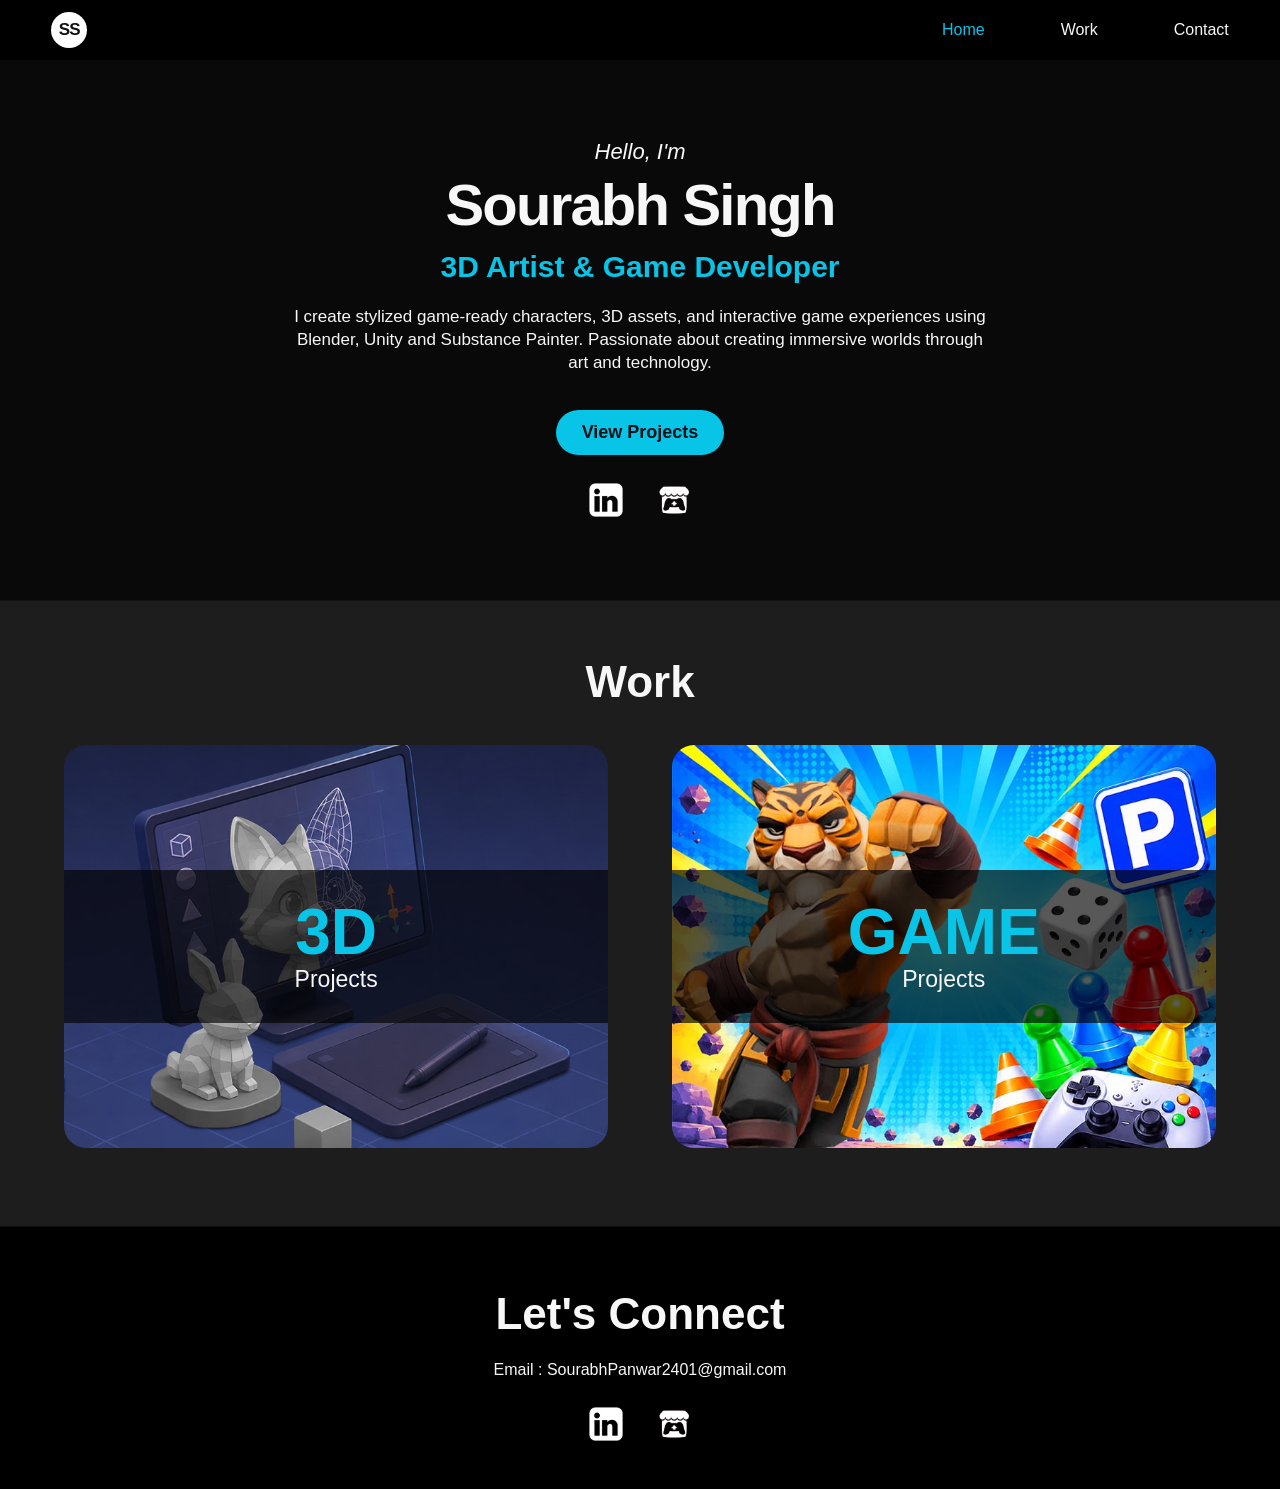
==== index.html @ 8b408d1f "Initial commit" ====
<!DOCTYPE html>
<html lang="en">
<head>
    <meta charset="UTF-8">
    <meta name="viewport" content="width=device-width, initial-scale=1.0">
    <meta name="description" content="Sourabh Singh — 3D Artist and Game Developer portfolio.">
    <title>Sourabh Singh | 3D Artist & Game Developer</title>
    <link rel="stylesheet" href="css/style.css">
</head>

<body>

    <!-- Navigation Bar -->
    <header class="site-header">

        <a class="brand" href="index.html" aria-label="Home">SS</a>

        <nav class="main-nav" aria-label="Main navigation">
            <a href="index.html" class="active">Home</a>

            <div class="nav-dropdown">
                <a href="#work" class="nav-work">Work</a>

                <div class="dropdown-menu">
                    <a href="3d-projects.html">3D Projects</a>
                    <a href="game-projects.html">Game Projects</a>
                </div>
            </div>

            <a href="#contact">Contact</a>
        </nav>

    </header>


    <!-- Hero Section -->
    <main>

        <section class="hero-home">

            <div class="hero-copy">

                <p class="intro">Hello, I'm</p>

                <h1>Sourabh Singh</h1>

                <h2>3D Artist &amp; Game Developer</h2>

                <p class="hero-description">
                    I create stylized game-ready characters, 3D assets,
                    and interactive game experiences using Blender, Unity
                    and Substance Painter. Passionate about creating
                    immersive worlds through art and technology.
                </p>

                <a class="primary-button" href="#work">
                    View Projects
                </a>

                <!-- Social Media Icons -->
                <div class="social-links">

                    <a href="https://www.linkedin.com/in/sourabh-singh-360882227/"
                       target="_blank"
                       rel="noopener noreferrer"
                       aria-label="LinkedIn">

                        <img src="images/icons/linkedin.png"
                             alt="LinkedIn">
                    </a>

                    <a href="https://sourabh-singh-24.itch.io/"
                       target="_blank"
                       rel="noopener noreferrer"
                       aria-label="itch.io">

                        <img src="images/icons/itch.png"
                             alt="itch.io">
                    </a>

                </div>

            </div>

        </section>


        <!-- Work Section -->
        <section class="work-section" id="work">

            <h2 class="section-title">Work</h2>

            <div class="work-categories">

                <!-- 3D Projects -->
                <a class="category-card" href="3d-projects.html">

                    <img src="images/home/3d-category.jpg"
                         alt="3D modeling and sculpting projects">

                    <span class="category-overlay">
                        <strong>3D</strong>
                        <span>Projects</span>
                    </span>

                </a>


                <!-- Game Projects -->
                <a class="category-card" href="game-projects.html">

                    <img src="images/home/game-category.jpg"
                         alt="Game development projects">

                    <span class="category-overlay">
                        <strong>GAME</strong>
                        <span>Projects</span>
                    </span>

                </a>

            </div>

        </section>

    </main>


    <!-- Footer / Contact Section -->
    <footer class="site-footer" id="contact">

        <h2>Let's Connect</h2>

        <p>
            Email :
            <a href="mailto:SourabhPanwar2401@gmail.com">
                SourabhPanwar2401@gmail.com
            </a>
        </p>

        <!-- Social Media Icons -->
        <div class="social-links">

            <a href="https://www.linkedin.com/in/sourabh-singh-360882227/"
               target="_blank"
               rel="noopener noreferrer"
               aria-label="LinkedIn">

                <img src="images/icons/linkedin.png"
                     alt="LinkedIn">
            </a>

            <a href="https://sourabh-singh-24.itch.io/"
               target="_blank"
               rel="noopener noreferrer"
               aria-label="itch.io">

                <img src="images/icons/itch.png"
                     alt="itch.io">
            </a>

        </div>

    </footer>

</body>
</html>
---- css/style.css ----
/* ------------------------------
   Sourabh Singh Portfolio
   HTML + CSS only
   ------------------------------ */

:root {
  --black: #050505;
  --dark: #1d1d1d;
  --dark-alt: #111111;
  --white: #f7f7f7;
  --cyan: #08c5e8;
  --content-width: 1180px;
}

* {
  box-sizing: border-box;
}

html {
  scroll-behavior: smooth;
}

body {
  margin: 0;
  background: var(--dark);
  color: var(--white);
  font-family: Arial, Helvetica, sans-serif;
}

a {
  color: inherit;
  text-decoration: none;
}

.site-header {
  height: 60px;
  padding: 0 4%;
  background: #000;
  display: flex;
  align-items: center;
  justify-content: space-between;
  position: relative;
  z-index: 10;
}

.brand {
  width: 36px;
  height: 36px;
  border-radius: 50%;
  background: #fff;
  color: #111;
  display: grid;
  place-items: center;
  font-size: 17px;
  font-weight: 700;
  letter-spacing: -1px;
}

.main-nav {
  display: flex;
  align-items: center;
  gap: clamp(28px, 6vw, 76px);
  height: 100%;
  font-size: 16px;
}

.main-nav > a,
.nav-dropdown > a {
  transition: color .2s ease;
}

.main-nav a:hover,
.main-nav a.active {
  color: var(--cyan);
}

.nav-dropdown {
  height: 100%;
  display: flex;
  align-items: center;
  position: relative;
}

.dropdown-menu {
  display: none;
  position: absolute;
  top: 100%;
  left: -18px;
  min-width: 165px;
  padding: 8px 0;
  background: #080808;
  border: 1px solid #282828;
  border-radius: 0 0 8px 8px;
  box-shadow: 0 10px 24px rgba(0,0,0,.35);
}

.dropdown-menu a {
  display: block;
  padding: 11px 18px;
  white-space: nowrap;
  font-size: 14px;
}

.nav-dropdown:hover .dropdown-menu,
.nav-dropdown:focus-within .dropdown-menu {
  display: block;
}

/* Home hero */
.hero-home {
  min-height: 540px;
  padding: 76px 20px 80px;
  background: #090909;
  display: flex;
  justify-content: center;
  align-items: center;
  text-align: center;
}

.hero-copy {
  width: min(760px, 100%);
}

.intro {
  margin: 0 0 8px;
  font-size: 22px;
  font-style: italic;
}

.hero-copy h1 {
  margin: 0;
  font-size: clamp(42px, 6vw, 58px);
  line-height: 1.12;
  font-weight: 800;
  letter-spacing: -1.8px;
}

.hero-copy h2 {
  margin: 12px 0 22px;
  color: var(--cyan);
  font-size: clamp(23px, 3vw, 30px);
  font-weight: 700;
}

.hero-description {
  max-width: 700px;
  margin: 0 auto 35px;
  font-size: 17px;
  line-height: 1.35;
}

.primary-button {
  display: inline-block;
  padding: 12px 26px;
  border-radius: 30px;
  background: var(--cyan);
  color: #001117;
  font-size: 18px;
  font-weight: 700;
  transition: transform .2s ease, background .2s ease;
}

.primary-button:hover {
  background: #35d8f4;
  transform: translateY(-3px);
}

/* Social Media Icons */

.social-links {
    display: flex;
    justify-content: center;
    align-items: center;
    gap: 34px;
    margin-top: 28px;
}

.social-links a {
    display: flex;
    justify-content: center;
    align-items: center;
    background: transparent;
    transition: transform 0.2s ease;
}

    .social-links a:hover {
        transform: translateY(-4px);
    }

.social-links img {
    width: 34px;
    height: 34px;
    object-fit: contain;
}

/* Home work section */
.work-section {
  padding: 56px 5% 78px;
  background: var(--dark);
  border-top: 1px solid #111;
  border-bottom: 1px solid #111;
}

.section-title,
.site-footer h2 {
  margin: 0 0 38px;
  text-align: center;
  font-size: clamp(34px, 4vw, 44px);
  font-weight: 800;
}

.work-categories {
  width: min(var(--content-width), 100%);
  margin: 0 auto;
  display: grid;
  grid-template-columns: repeat(2, minmax(0, 1fr));
  gap: 5.5%;
}

.category-card {
  position: relative;
  display: block;
  overflow: hidden;
  aspect-ratio: 1.35 / 1;
  border-radius: 22px;
  background: #10172c;
}

.category-card img {
  display: block;
  width: 100%;
  height: 100%;
  object-fit: cover;
  transition: transform .45s ease;
}

.category-card:hover img {
  transform: scale(1.06);
}

.category-overlay {
  position: absolute;
  top: 31%;
  left: 0;
  width: 100%;
  min-height: 38%;
  display: flex;
  flex-direction: column;
  align-items: center;
  justify-content: center;
  background: rgba(0, 0, 0, .65);
  text-align: center;
}

.category-overlay strong {
  color: var(--cyan);
  font-size: clamp(38px, 6vw, 64px);
  line-height: 1;
  font-weight: 900;
}

.category-overlay span {
  margin-top: 2px;
  font-size: 23px;
}

/* Project page banner */
.page-banner {
  min-height: 320px;
  position: relative;
  display: grid;
  place-items: center;
  overflow: hidden;
  background-color: #111629;
  background-position: center;
  background-size: cover;
}

.page-banner::before {
  content: "";
  position: absolute;
  inset: 0;
  background: rgba(4, 7, 20, .62);
}

.banner-3d {
  background-image: url("../images/home/3d-banner.jpg");
}

.banner-game {
  background-image: url("../images/home/game-banner.jpg");
}

.banner-title {
  position: relative;
  z-index: 1;
  text-align: center;
}

.banner-title h1 {
  margin: 0;
  color: var(--cyan);
  font-size: clamp(66px, 10vw, 106px);
  line-height: .98;
  font-weight: 900;
}

.banner-title p {
  margin: 5px 0 0;
  font-size: clamp(30px, 4vw, 42px);
}

/* 3D project gallery */
.project-gallery-section {
  padding: 42px 5% 68px;
  background: var(--dark);
}

.project-grid {
  width: min(1120px, 100%);
  margin: 0 auto;
  display: grid;
  grid-template-columns: repeat(3, minmax(0, 1fr));
  gap: 34px;
  justify-items: center;
}

.project-card {
  position: relative;
  display: block;
  width: 100%;
  max-width: 320px;
  aspect-ratio: 1 / 1;
  overflow: hidden;
  border-radius: 19px;
  background: var(--cyan);
  box-shadow: 0 4px 0 rgba(0,0,0,.18);
  isolation: isolate;
}

.project-card img {
  display: block;
  width: 100%;
  height: 100%;
  object-fit: cover;
  transition: transform .4s ease;
}

.project-card:hover img {
  transform: scale(1.06);
}

.project-card-title {
  position: absolute;
  z-index: 1;
  left: 0;
  right: 0;
  bottom: 0;
  min-height: 48px;
  padding: 11px 8px;
  display: grid;
  place-items: center;
  background: rgba(0, 0, 0, .66);
  color: #fff;
  font-size: 19px;
  font-weight: 600;
  text-align: center;
}

.project-card:focus-visible,
.category-card:focus-visible,
.game-image:focus-visible,
.main-nav a:focus-visible {
  outline: 3px solid var(--cyan);
  outline-offset: 4px;
}

/* Game projects */
/* =================================
   GAME PROJECTS SECTION
================================= */

.game-projects-section {
    background: #1c1c1c;
    padding: 40px 5% 60px;
    display: flex;
    flex-direction: column;
    gap: 45px;
}


/* Individual Project Row */

.game-project-row {
    display: grid;
    grid-template-columns: 250px 1fr;
    align-items: center;
    gap: 28px;
    max-width: 1200px;
    width: 100%;
    margin: 0 auto;
}


/* Alternate Project Layout */

.game-project-row.reverse {
    grid-template-columns: 1fr 250px;
}

    .game-project-row.reverse .game-image {
        order: 2;
    }

    .game-project-row.reverse .game-content {
        order: 1;
    }


/* Project Thumbnail */

.game-image {
    display: block;
    width: 100%;
    aspect-ratio: 1 / 1;
    overflow: hidden;
    border-radius: 20px;
}

    .game-image img {
        width: 100%;
        height: 100%;
        object-fit: cover;
        display: block;
        transition: transform 0.3s ease;
    }

    .game-image:hover img {
        transform: scale(1.05);
    }


/* Project Content */

.game-content {
    display: flex;
    flex-direction: column;
    gap: 14px;
}


/* Project Title - Outside Description Panel */

.game-content h2 {
    color: var(--cyan);
    font-size: 30px;
    margin: 0;
}


/* Description Panel */

.game-description {
    background: #0b0b0b;
    padding: 22px;
    border-radius: 16px;
}

    .game-description p {
        color: #ffffff;
        font-size: 16px;
        line-height: 1.5;
        margin: 0 0 18px;
    }


/* View Game Link */

.text-link {
    color: var(--cyan);
    text-decoration: none;
    font-weight: 600;
    font-size: 16px;
}

    .text-link:hover {
        text-decoration: underline;
    }


/* Shared footer */
.site-footer {
  min-height: 250px;
  padding: 62px 20px 48px;
  background: #000;
  text-align: center;
}

.site-footer h2 {
  margin-bottom: 22px;
}

.site-footer p {
  margin: 0;
  font-size: 16px;
}

.site-footer p a:hover {
  color: var(--cyan);
}

/* Responsive layout */
@media (max-width: 760px) {
  .site-header {
    height: 58px;
    padding: 0 5%;
  }

  .main-nav {
    gap: 22px;
    font-size: 14px;
  }

  .hero-home {
    min-height: 490px;
    padding: 65px 22px;
  }

  .hero-description {
    font-size: 15px;
  }

  .work-section {
    padding: 45px 5% 55px;
  }

  .work-categories {
    gap: 20px;
  }

  .category-card {
    border-radius: 14px;
  }

  .category-overlay span {
    font-size: 17px;
  }

  .page-banner {
    min-height: 260px;
  }

  .project-grid {
    grid-template-columns: repeat(2, minmax(0, 1fr));
    gap: 22px;
  }

  .project-card {
    border-radius: 14px;
  }

  .project-card-title {
    min-height: 42px;
    font-size: 16px;
  }

  .game-project-row,
  .game-project-row.reverse {
    min-height: 0;
    gap: 20px;
    padding: 18px 0;
  }

  .game-image {
    flex-basis: 190px;
    width: 190px;
    height: 190px;
  }

  .game-description h2 {
    margin-bottom: 12px;
  }

  .game-description p {
    font-size: 14px;
  }
}

@media (max-width: 520px) {
  .main-nav {
    gap: 15px;
    font-size: 13px;
  }

  .brand {
    width: 32px;
    height: 32px;
    font-size: 15px;
  }

  .hero-home {
    min-height: 470px;
  }

  .intro {
    font-size: 19px;
  }

  .hero-copy h1 {
    font-size: 40px;
  }

  .hero-copy h2 {
    font-size: 21px;
  }

  .primary-button {
    font-size: 16px;
  }

  .work-categories {
    grid-template-columns: 1fr;
    max-width: 390px;
  }

  .category-card {
    aspect-ratio: 1.4 / 1;
  }

  .page-banner {
    min-height: 210px;
  }

  .project-gallery-section {
    padding: 28px 4% 45px;
  }

  .project-grid {
    gap: 14px;
  }

  .project-card-title {
    min-height: 38px;
    padding: 8px 4px;
    font-size: 14px;
  }

  .game-project-row,
  .game-project-row.reverse {
    display: flex;
    flex-direction: column;
    align-items: stretch;
    gap: 10px;
    padding: 18px;
    margin-bottom: 22px;
    background: #111;
    border-radius: 14px;
  }

  .game-image {
    flex: none;
    width: min(100%, 260px);
    height: auto;
    aspect-ratio: 1 / 1;
    margin: 0 auto;
  }

  .game-description {
    padding: 8px 2px 2px;
  }

  .game-description h2 {
    font-size: 25px;
  }

  .site-footer {
    min-height: 220px;
    padding-top: 48px;
  }

  .site-footer h2 {
    font-size: 32px;
  }

  .site-footer p {
    font-size: 13px;
    overflow-wrap: anywhere;
  }
}
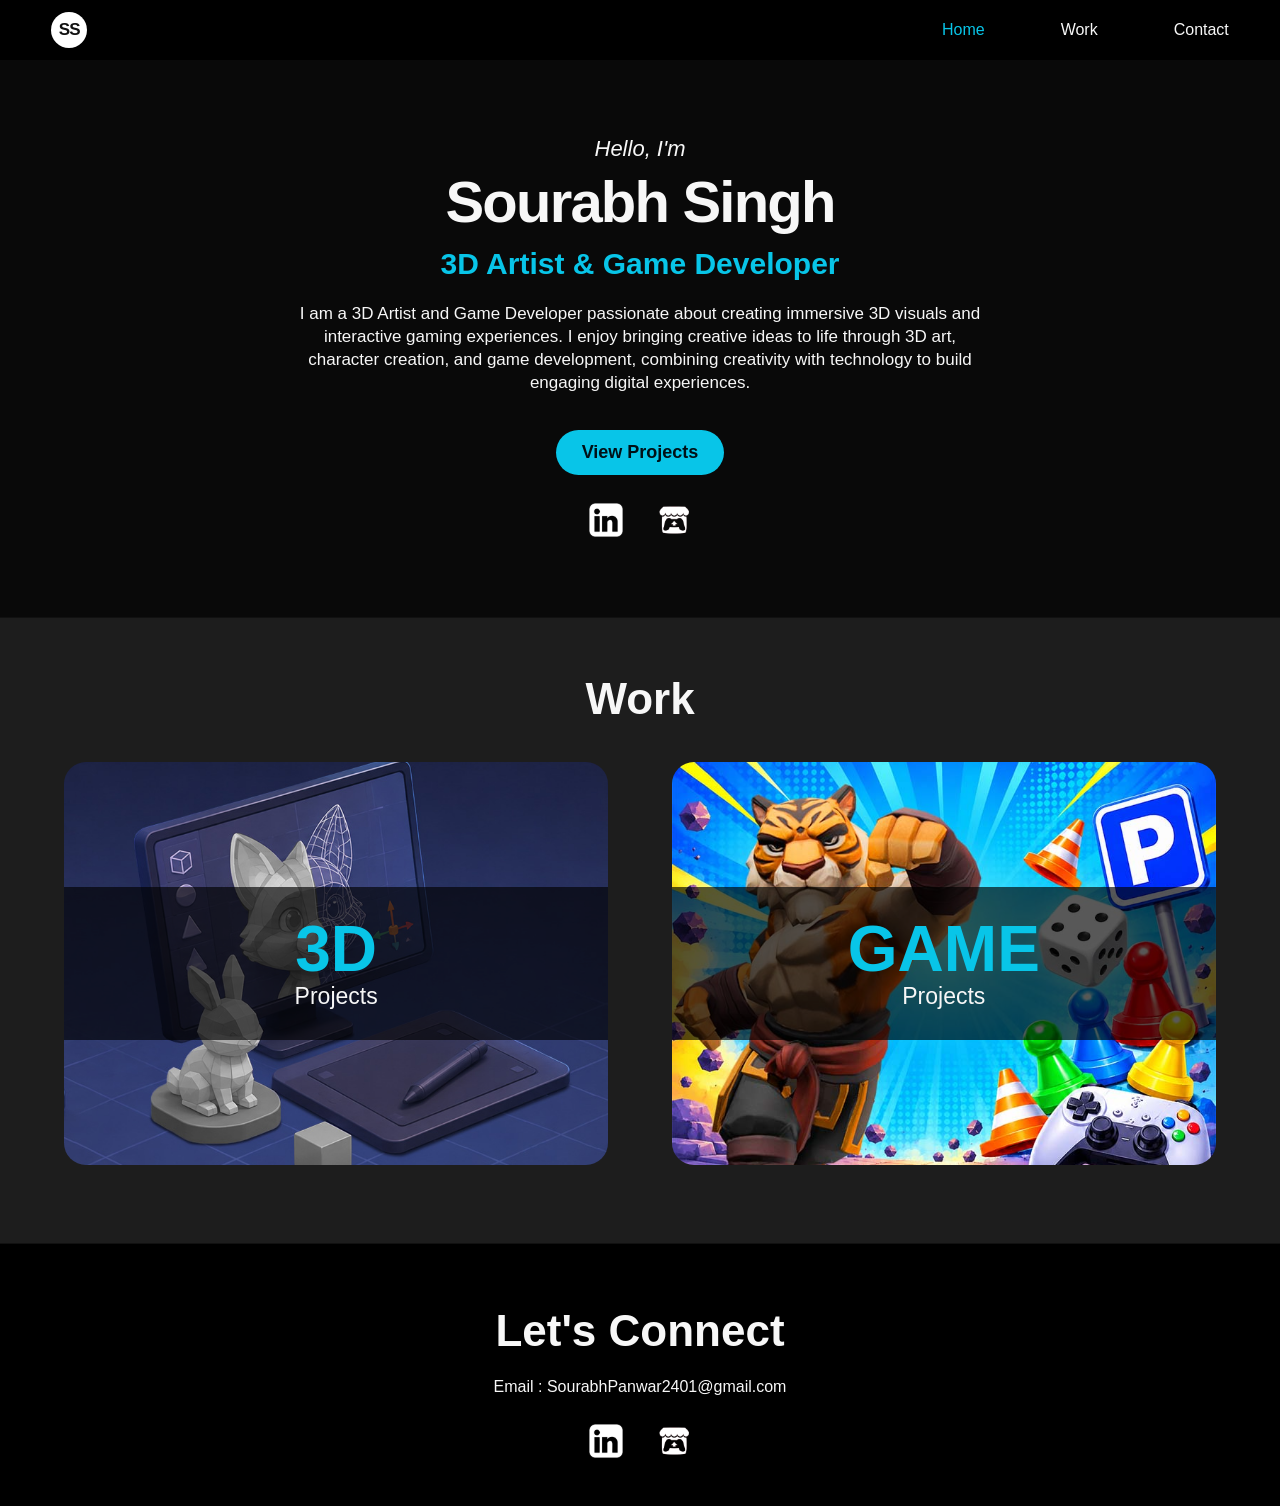
==== commit 00fb368f: "Update" ====
--- a/index.html
+++ b/index.html
@@ -48,10 +48,7 @@
                 <h2>3D Artist &amp; Game Developer</h2>
 
                 <p class="hero-description">
-                    I create stylized game-ready characters, 3D assets,
-                    and interactive game experiences using Blender, Unity
-                    and Substance Painter. Passionate about creating
-                    immersive worlds through art and technology.
+                    I am a 3D Artist and Game Developer passionate about creating immersive 3D visuals and interactive gaming experiences. I enjoy bringing creative ideas to life through 3D art, character creation, and game development, combining creativity with technology to build engaging digital experiences.
                 </p>
 
                 <a class="primary-button" href="#work">
